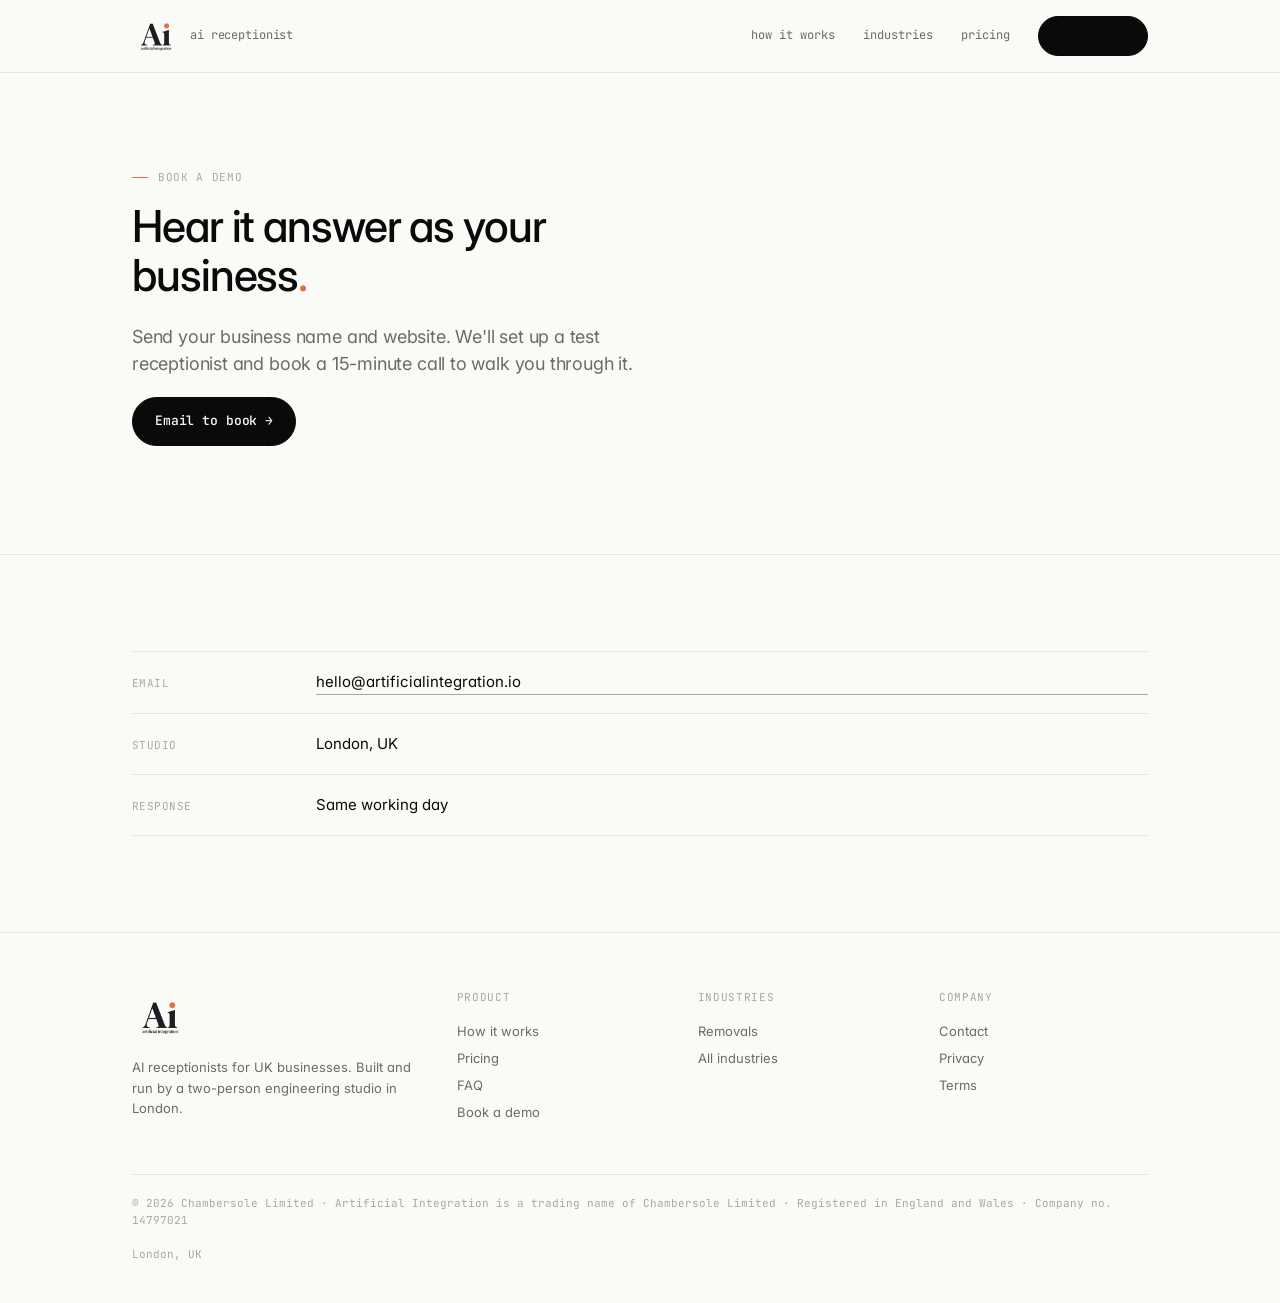
==== contact/index.html @ 1746470a "home: 3D orb hero, scroll story, motion system" ====
<!DOCTYPE html>
<html lang="en-GB">
<head>
<meta charset="UTF-8">
<meta name="viewport" content="width=device-width, initial-scale=1.0">
<title>Book a Demo · Artificial Integration</title>
<meta name="description" content="Book a 15-minute demo of an AI receptionist set up for your business.">
<link rel="canonical" href="https://artificialintegration.io/contact/">
<meta property="og:type" content="website">
<meta property="og:title" content="Book a Demo · Artificial Integration">
<meta property="og:description" content="Book a 15-minute demo of an AI receptionist set up for your business.">
<meta property="og:url" content="https://artificialintegration.io/contact/">
<meta property="og:image" content="https://artificialintegration.io/logos/ai-logo.png">
<meta name="theme-color" content="#FAFAF7">
<link rel="icon" type="image/png" href="/logos/ai-logo-192.png">
<link rel="preconnect" href="https://fonts.googleapis.com">
<link rel="preconnect" href="https://fonts.gstatic.com" crossorigin>
<link href="https://fonts.googleapis.com/css2?family=Inter:wght@400;500&family=JetBrains+Mono:wght@400;500&display=swap" rel="stylesheet">
<link rel="stylesheet" href="/assets/css/site.css">
<script src="/assets/js/site.js" defer></script>
</head>
<body>
<a class="skip" href="#main">Skip to content</a>

<header class="site-header">
  <div class="wrap">
    <a href="/" class="mark" aria-label="Artificial Integration home"><img src="/logos/ai-logo-192.png" alt="" width="48" height="48"><span>ai receptionist</span></a>
    <nav class="site-nav" aria-label="Main">
      <a href="/#how" class="hide-sm">how it works</a>
      <a href="/#industries" class="hide-sm">industries</a>
      <a href="/pricing/">pricing</a>
      <a href="/book" aria-current="page" class="btn sm">Book a demo</a>
    </nav>
  </div>
</header>

<main id="main">
<section class="hero first">
  <div class="wrap">
    <div class="prose">
      <span class="eyebrow">Book a demo</span>
      <h1>Hear it answer as your business<span class="dot">.</span></h1>
      <p class="lede">Send your business name and website. We'll set up a test receptionist and book a 15-minute call to walk you through it.</p>
      <p class="mt"><a class="btn" href="mailto:hello@artificialintegration.io?subject=AI%20receptionist%20demo&amp;body=Business%20name%3A%0AWebsite%3A%0ABest%20number%3A%0A">Email to book <span class="arrow">→</span></a></p>
    </div>
  </div>
</section>
<section>
  <div class="wrap">
    <ul class="contact-rows">
      <li><span class="k">Email</span><a href="mailto:hello@artificialintegration.io">hello@artificialintegration.io</a></li>
      <!-- TODO(contact): add demo line number (route to a live receptionist so prospects can call it) -->
      <li><span class="k">Studio</span><span>London, UK</span></li>
      <li><span class="k">Response</span><span>Same working day</span></li>
    </ul>
  </div>
</section>
</main>

<footer class="site-footer">
  <div class="wrap">
    <div class="foot-grid">
      <div class="brand">
        <img src="/logos/ai-logo-192.png" alt="Artificial Integration" width="56" height="56">
        <p>AI receptionists for UK businesses. Built and run by a two-person engineering studio in London.</p>
      </div>
      <div><h4>Product</h4><ul><li><a href="/#how">How it works</a></li><li><a href="/pricing/">Pricing</a></li><li><a href="/#faq">FAQ</a></li><li><a href="/book">Book a demo</a></li></ul></div>
      <div><h4>Industries</h4><ul><li><a href="/removals/">Removals</a></li><li><a href="/#industries">All industries</a></li></ul></div>
      <div><h4>Company</h4><ul><li><a href="mailto:hello@artificialintegration.io">Contact</a></li><li><a href="/privacy/">Privacy</a></li><li><a href="/terms/">Terms</a></li></ul></div>
    </div>
    <div class="foot-base">
      <span>© 2026 Chambersole Limited · Artificial Integration is a trading name of Chambersole Limited · Registered in England and Wales · Company no. 14797021</span>
      <!-- TODO(legal): add registered office address (Companies Act 2006 / Company Regulations 2015) and ICO registration number -->
      <span>London, UK</span>
    </div>
  </div>
</footer>
</body>
</html>
---- assets/css/site.css ----
/* Artificial Integration — site styles. Tokens carried over from the studio site. */
*, *::before, *::after { box-sizing: border-box; margin: 0; padding: 0; }

:root {
  --bg: #FAFAF7;
  --bg-2: #F2F2EC;
  --ink: #0A0A0A;
  --ink-2: #6B6B6B;
  --ink-3: #A8A8A5;
  --accent: #E36B3F;
  --accent-ink: #FFFFFF;
  --line: rgba(10,10,10,0.08);
  --line-2: rgba(10,10,10,0.18);
  --sans: 'Inter', system-ui, -apple-system, sans-serif;
  --mono: 'JetBrains Mono', ui-monospace, Menlo, monospace;
  --wrap: 1080px;
  --measure: 560px;
  --gutter: 32px;
}

::selection { background: var(--ink); color: var(--bg); }
html { scroll-behavior: smooth; }
body {
  background: var(--bg);
  color: var(--ink);
  font-family: var(--sans);
  font-size: 15px;
  line-height: 1.6;
  font-feature-settings: 'ss01', 'cv11';
  -webkit-font-smoothing: antialiased;
  -moz-osx-font-smoothing: grayscale;
}
a { color: inherit; }
img { max-width: 100%; display: block; }
:focus-visible { outline: 2px solid var(--accent); outline-offset: 3px; border-radius: 2px; }

.wrap { max-width: var(--wrap); margin: 0 auto; padding: 0 var(--gutter); }
.skip { position: absolute; left: -9999px; }
.skip:focus { left: 16px; top: 16px; background: var(--ink); color: var(--bg); padding: 8px 12px; z-index: 100; }

/* ---------- Header ---------- */
.site-header {
  position: sticky; top: 0; z-index: 50;
  background: rgba(250,250,247,0.88);
  backdrop-filter: saturate(1.4) blur(10px);
  -webkit-backdrop-filter: saturate(1.4) blur(10px);
  border-bottom: 1px solid var(--line);
}
.site-header .wrap { display: flex; align-items: center; justify-content: space-between; height: 72px; gap: 24px; }
.mark { display: flex; align-items: center; gap: 10px; text-decoration: none; }
.mark img { height: 48px; width: auto; }
.mark span { font-family: var(--mono); font-size: 12px; color: var(--ink-2); letter-spacing: -0.01em; }
.site-nav { display: flex; align-items: center; gap: 28px; font-family: var(--mono); font-size: 12px; }
.site-nav a { color: var(--ink-2); text-decoration: none; transition: color .15s; }
.site-nav a:hover, .site-nav a[aria-current="page"] { color: var(--ink); }

/* ---------- Buttons ---------- */
.btn {
  display: inline-flex; align-items: center; gap: 8px;
  font-family: var(--mono); font-size: 13px; font-weight: 500; letter-spacing: -0.01em;
  padding: 12px 18px; border-radius: 2px; text-decoration: none;
  border: 1px solid var(--ink); background: var(--ink); color: var(--bg);
  transition: background .15s, color .15s, border-color .15s;
}
.btn:hover { background: var(--accent); border-color: var(--accent); color: var(--accent-ink); }
.btn .arrow { transition: transform .15s ease; }
.btn:hover .arrow { transform: translateX(3px); }
.btn.ghost { background: transparent; color: var(--ink); }
.btn.ghost:hover { background: var(--ink); color: var(--bg); border-color: var(--ink); }
.btn.sm { padding: 8px 12px; font-size: 12px; }
.site-nav .btn { color: var(--bg); }
.site-nav .btn:hover { color: var(--accent-ink); }

/* ---------- Type ---------- */
.eyebrow {
  font-family: var(--mono); font-size: 11px; letter-spacing: 0.06em; text-transform: uppercase;
  color: var(--ink-3); display: inline-flex; align-items: center; gap: 10px;
}
.eyebrow::before { content: ''; width: 16px; height: 1px; background: var(--accent); }
h1, h2, h3 { font-weight: 500; letter-spacing: -0.025em; line-height: 1.1; }
h1 { font-size: clamp(36px, 5.6vw, 60px); }
h2 { font-size: clamp(26px, 3.4vw, 36px); }
h3 { font-size: 16px; letter-spacing: -0.01em; line-height: 1.35; }
.lede { font-size: 18px; line-height: 1.5; color: var(--ink-2); max-width: var(--measure); letter-spacing: -0.01em; }
.dot { color: var(--accent); }
.muted { color: var(--ink-2); }
.mono { font-family: var(--mono); }
.small { font-size: 13px; }

/* ---------- Sections ---------- */
section { padding: 96px 0; border-top: 1px solid var(--line); }
section.first { border-top: none; }
.sec-head { display: grid; grid-template-columns: 1fr 1fr; gap: 48px; align-items: end; margin-bottom: 56px; }
.sec-head h2 { margin-top: 16px; }
.sec-head p { color: var(--ink-2); max-width: 440px; }

/* ---------- Hero ---------- */
.hero { padding: 88px 0 96px; }
.hero .wrap { display: grid; grid-template-columns: 1.1fr 0.9fr; gap: 64px; align-items: center; }
.hero h1 { margin: 20px 0 24px; }
.hero .cta-row { display: flex; flex-wrap: wrap; gap: 12px; margin-top: 32px; }
.hero .fine { margin-top: 18px; font-family: var(--mono); font-size: 11px; color: var(--ink-3); letter-spacing: 0.02em; }
.hero .fine span:not(:last-child)::after { content: ' · '; }

/* Call card mock */
.card {
  border: 1px solid var(--line-2); border-radius: 2px; background: #fff;
  box-shadow: 0 1px 0 var(--line), 0 24px 48px -24px rgba(10,10,10,0.18);
}
.card-head {
  display: flex; justify-content: space-between; align-items: center;
  padding: 12px 16px; border-bottom: 1px solid var(--line);
  font-family: var(--mono); font-size: 11px; color: var(--ink-2); letter-spacing: 0.02em;
}
.live { display: inline-flex; align-items: center; gap: 8px; color: var(--ink); }
.live::before { content: ''; width: 7px; height: 7px; border-radius: 50%; background: var(--accent); animation: pulse 1.6s ease-in-out infinite; }
@keyframes pulse { 0%,100% { opacity: 1; } 50% { opacity: .3; } }
.transcript { padding: 18px 16px 6px; list-style: none; }
.transcript li { display: grid; grid-template-columns: 64px 1fr; gap: 12px; padding: 6px 0; font-size: 13px; line-height: 1.5; }
.transcript .who { font-family: var(--mono); font-size: 11px; color: var(--ink-3); padding-top: 2px; }
.transcript .ai .who { color: var(--accent); }
.summary { margin: 10px 16px 16px; border: 1px dashed var(--line-2); border-radius: 2px; padding: 12px 14px; }
.summary-title { font-family: var(--mono); font-size: 10.5px; letter-spacing: .06em; text-transform: uppercase; color: var(--ink-3); margin-bottom: 8px; }
.kv { list-style: none; font-size: 12.5px; }
.kv li { display: grid; grid-template-columns: 88px 1fr; gap: 10px; padding: 3px 0; }
.kv .k { font-family: var(--mono); font-size: 11px; color: var(--ink-2); }
.tag { display: inline-block; font-family: var(--mono); font-size: 10.5px; padding: 1px 6px; border: 1px solid var(--accent); color: var(--accent); border-radius: 2px; }

/* ---------- Steps ---------- */
.steps { list-style: none; border-top: 1px solid var(--line); counter-reset: step; }
.steps li { display: grid; grid-template-columns: 56px 1fr 1.4fr auto; gap: 24px; padding: 22px 0; border-bottom: 1px solid var(--line); align-items: baseline; }
.steps .n { font-family: var(--mono); font-size: 11px; color: var(--ink-3); }
.steps h3 { font-size: 16px; }
.steps p { color: var(--ink-2); font-size: 14px; }
.steps .t { font-family: var(--mono); font-size: 11px; color: var(--ink-3); white-space: nowrap; }

/* ---------- Grid of features ---------- */
.grid { display: grid; grid-template-columns: repeat(3, 1fr); gap: 1px; background: var(--line); border: 1px solid var(--line); }
.grid > * { background: var(--bg); padding: 28px 24px 32px; }
.grid .ico { font-family: var(--mono); font-size: 12px; color: var(--accent); margin-bottom: 18px; display: block; }
.grid h3 { margin-bottom: 8px; }
.grid p { color: var(--ink-2); font-size: 14px; }
.grid.two { grid-template-columns: repeat(2, 1fr); }
.grid.four { grid-template-columns: repeat(4, 1fr); }

/* ---------- Split ---------- */
.split { display: grid; grid-template-columns: 1fr 1fr; gap: 64px; align-items: center; }
.ticks { list-style: none; margin-top: 28px; }
.ticks li { position: relative; padding: 10px 0 10px 26px; border-bottom: 1px dashed var(--line); font-size: 14px; }
.ticks li:last-child { border-bottom: none; }
.ticks li::before { content: '→'; position: absolute; left: 0; top: 10px; font-family: var(--mono); font-size: 12px; color: var(--accent); }

/* ---------- Industries ---------- */
.inds { display: grid; grid-template-columns: repeat(4, 1fr); gap: 1px; background: var(--line); border: 1px solid var(--line); }
.inds > * { background: var(--bg); padding: 18px 18px 20px; text-decoration: none; display: block; }
.inds a { transition: background .15s; }
.inds a:hover { background: #fff; }
.inds .name { font-weight: 500; display: flex; justify-content: space-between; gap: 8px; }
.inds a .name::after { content: '→'; font-family: var(--mono); color: var(--accent); }
.inds .d { color: var(--ink-2); font-size: 13px; margin-top: 4px; }

/* ---------- Pricing ---------- */
.price-wrap { display: grid; grid-template-columns: 1fr 1fr; gap: 48px; align-items: start; }
.price-card { border: 1px solid var(--ink); border-radius: 2px; background: #fff; padding: 32px; }
.price-card .plan { font-family: var(--mono); font-size: 11px; letter-spacing: .06em; text-transform: uppercase; color: var(--ink-2); }
.price { display: flex; align-items: baseline; gap: 8px; margin: 16px 0 4px; }
.price .amt { font-size: 56px; font-weight: 500; letter-spacing: -0.04em; line-height: 1; }
.price .per { font-family: var(--mono); font-size: 12px; color: var(--ink-2); }
.price-card .sub { font-family: var(--mono); font-size: 11px; color: var(--ink-3); margin-bottom: 24px; }
.price-card .ticks { margin: 0 0 28px; }
.price-card .btn { width: 100%; justify-content: center; }
.compare { width: 100%; border-collapse: collapse; font-size: 14px; }
.compare th, .compare td { text-align: left; padding: 14px 0; border-bottom: 1px solid var(--line); vertical-align: top; }
.compare th { font-family: var(--mono); font-size: 11px; font-weight: 400; letter-spacing: .04em; text-transform: uppercase; color: var(--ink-3); }
.compare td:not(:first-child), .compare th:not(:first-child) { padding-left: 16px; }
.compare tr.us td { font-weight: 500; }
.compare tr.us td:first-child::before { content: '● '; color: var(--accent); }

/* ---------- FAQ ---------- */
.faq { border-top: 1px solid var(--line); max-width: 760px; }
.faq details { border-bottom: 1px solid var(--line); }
.faq summary { cursor: pointer; list-style: none; padding: 20px 40px 20px 0; position: relative; font-weight: 500; letter-spacing: -0.01em; }
.faq summary::-webkit-details-marker { display: none; }
.faq summary::after { content: '+'; position: absolute; right: 0; top: 18px; font-family: var(--mono); font-size: 16px; color: var(--ink-3); transition: transform .2s; }
.faq details[open] summary::after { transform: rotate(45deg); color: var(--accent); }
.faq .a { padding: 0 40px 22px 0; color: var(--ink-2); max-width: 640px; }
.faq .a p + p { margin-top: 10px; }

/* ---------- CTA band ---------- */
.band { background: var(--ink); color: var(--bg); border-top: none; }
.band h2 { color: var(--bg); }
.band .lede { color: var(--ink-3); }
.band .wrap { display: flex; justify-content: space-between; align-items: end; gap: 48px; flex-wrap: wrap; }
.band .btn { background: var(--accent); border-color: var(--accent); color: var(--accent-ink); }
.band .btn:hover { background: var(--bg); border-color: var(--bg); color: var(--ink); }
.band .btn.ghost { background: transparent; border-color: var(--ink-2); color: var(--bg); }
.band .btn.ghost:hover { border-color: var(--bg); background: transparent; }
.band .cta-row { display: flex; gap: 12px; flex-wrap: wrap; }

/* ---------- Contact ---------- */
.contact-rows { list-style: none; border-top: 1px solid var(--line); }
.contact-rows li { display: grid; grid-template-columns: 160px 1fr; gap: 24px; padding: 18px 0; border-bottom: 1px solid var(--line); align-items: baseline; }
.contact-rows .k { font-family: var(--mono); font-size: 11px; letter-spacing: .04em; text-transform: uppercase; color: var(--ink-3); }
.contact-rows a { text-decoration: none; border-bottom: 1px solid var(--ink-3); }
.contact-rows a:hover { border-color: var(--ink); }

/* ---------- Prose pages ---------- */
.prose { max-width: 680px; }
.prose h1 { font-size: clamp(32px, 4.4vw, 44px); margin: 16px 0 24px; }
.prose h2 { font-size: 20px; margin: 40px 0 12px; }
.prose p, .prose li { color: var(--ink-2); margin-bottom: 12px; }
.prose ul { padding-left: 20px; }
.notice { font-family: var(--mono); font-size: 12px; border: 1px dashed var(--accent); color: var(--ink); padding: 12px 14px; border-radius: 2px; margin: 24px 0; }

/* ---------- Footer ---------- */
.site-footer { border-top: 1px solid var(--line); padding: 56px 0 40px; font-size: 13px; }
.foot-grid { display: grid; grid-template-columns: 1.4fr 1fr 1fr 1fr; gap: 32px; }
.foot-grid h4 { font-family: var(--mono); font-size: 11px; font-weight: 400; letter-spacing: .06em; text-transform: uppercase; color: var(--ink-3); margin-bottom: 12px; }
.foot-grid ul { list-style: none; }
.foot-grid li { padding: 3px 0; }
.foot-grid a { color: var(--ink-2); text-decoration: none; }
.foot-grid a:hover { color: var(--ink); }
.foot-grid .brand p { color: var(--ink-2); max-width: 280px; margin-top: 12px; }
.foot-base { margin-top: 48px; padding-top: 20px; border-top: 1px solid var(--line); display: flex; justify-content: space-between; gap: 16px; flex-wrap: wrap; font-family: var(--mono); font-size: 11px; color: var(--ink-3); }

/* ---------- Responsive ---------- */
@media (max-width: 960px) {
  .hero .wrap, .split, .price-wrap, .sec-head { grid-template-columns: 1fr; gap: 40px; }
  .grid, .grid.four { grid-template-columns: repeat(2, 1fr); }
  .inds { grid-template-columns: repeat(2, 1fr); }
  .foot-grid { grid-template-columns: 1fr 1fr; }
  .steps li { grid-template-columns: 40px 1fr auto; }
  .steps p { grid-column: 2 / -1; }
}
@media (max-width: 640px) {
  :root { --gutter: 16px; }
  body { font-size: 14px; }
  section { padding: 64px 0; }
  .hero { padding: 48px 0 64px; }
  .site-header .wrap { height: 60px; }
  .mark img { height: 36px; }
  .mark span { display: none; }
  .site-nav { gap: 16px; }
  .site-nav .hide-sm { display: none; }
  .grid, .grid.two, .grid.four, .inds { grid-template-columns: 1fr; }
  .contact-rows li { grid-template-columns: 1fr; gap: 4px; }
  .compare { font-size: 13px; }
  .price-card { padding: 24px; }
  .foot-grid { grid-template-columns: 1fr; }
}
@media (prefers-reduced-motion: reduce) {
  html { scroll-behavior: auto; }
  *, *::before, *::after { animation: none !important; transition: none !important; }
}

.mt { margin-top: 20px; }

/* ================= v2: motion + shared polish ================= */
:root {
  --dark: #0A0A0A;
  --dark-2: #141413;
  --on-dark: #FAFAF7;
  --on-dark-2: #8E8E89;
  --line-dark: rgba(250,250,247,0.10);
  --ease: cubic-bezier(.2,.7,.2,1);
  --radius: 14px;
}

/* Reveal (only hidden when JS is running) */
.js [data-reveal] { opacity: 0; transform: translateY(24px); transition: opacity .9s var(--ease), transform .9s var(--ease); }
.js [data-reveal].in { opacity: 1; transform: none; }

/* Header states */
.site-header { transition: background .3s, border-color .3s, box-shadow .3s; }
.site-header.is-scrolled { box-shadow: 0 1px 0 var(--line), 0 10px 30px -20px rgba(10,10,10,.25); }
.site-header.is-dark { background: rgba(10,10,10,0.55); border-bottom-color: var(--line-dark); box-shadow: none; }
.site-header.is-dark .mark img { filter: invert(1); }
.site-header.is-dark .mark span, .site-header.is-dark .site-nav a { color: var(--on-dark-2); }
.site-header.is-dark .site-nav a:hover { color: var(--on-dark); }
.site-header.is-dark .site-nav .btn { background: var(--on-dark); border-color: var(--on-dark); color: var(--ink); }
.site-header.is-dark .site-nav .btn:hover { background: var(--accent); border-color: var(--accent); color: var(--accent-ink); }

/* Rounded, softer surfaces */
.btn { border-radius: 999px; padding: 13px 22px; }
.btn.sm { padding: 9px 16px; }
.btn.glow { box-shadow: 0 0 0 0 rgba(227,107,63,.0), 0 12px 30px -10px rgba(227,107,63,.55); background: var(--accent); border-color: var(--accent); color: var(--accent-ink); }
.btn.glow:hover { background: var(--ink); border-color: var(--ink); color: var(--bg); }
.card { border-radius: var(--radius); }
.price-card { border-radius: calc(var(--radius) + 4px); }
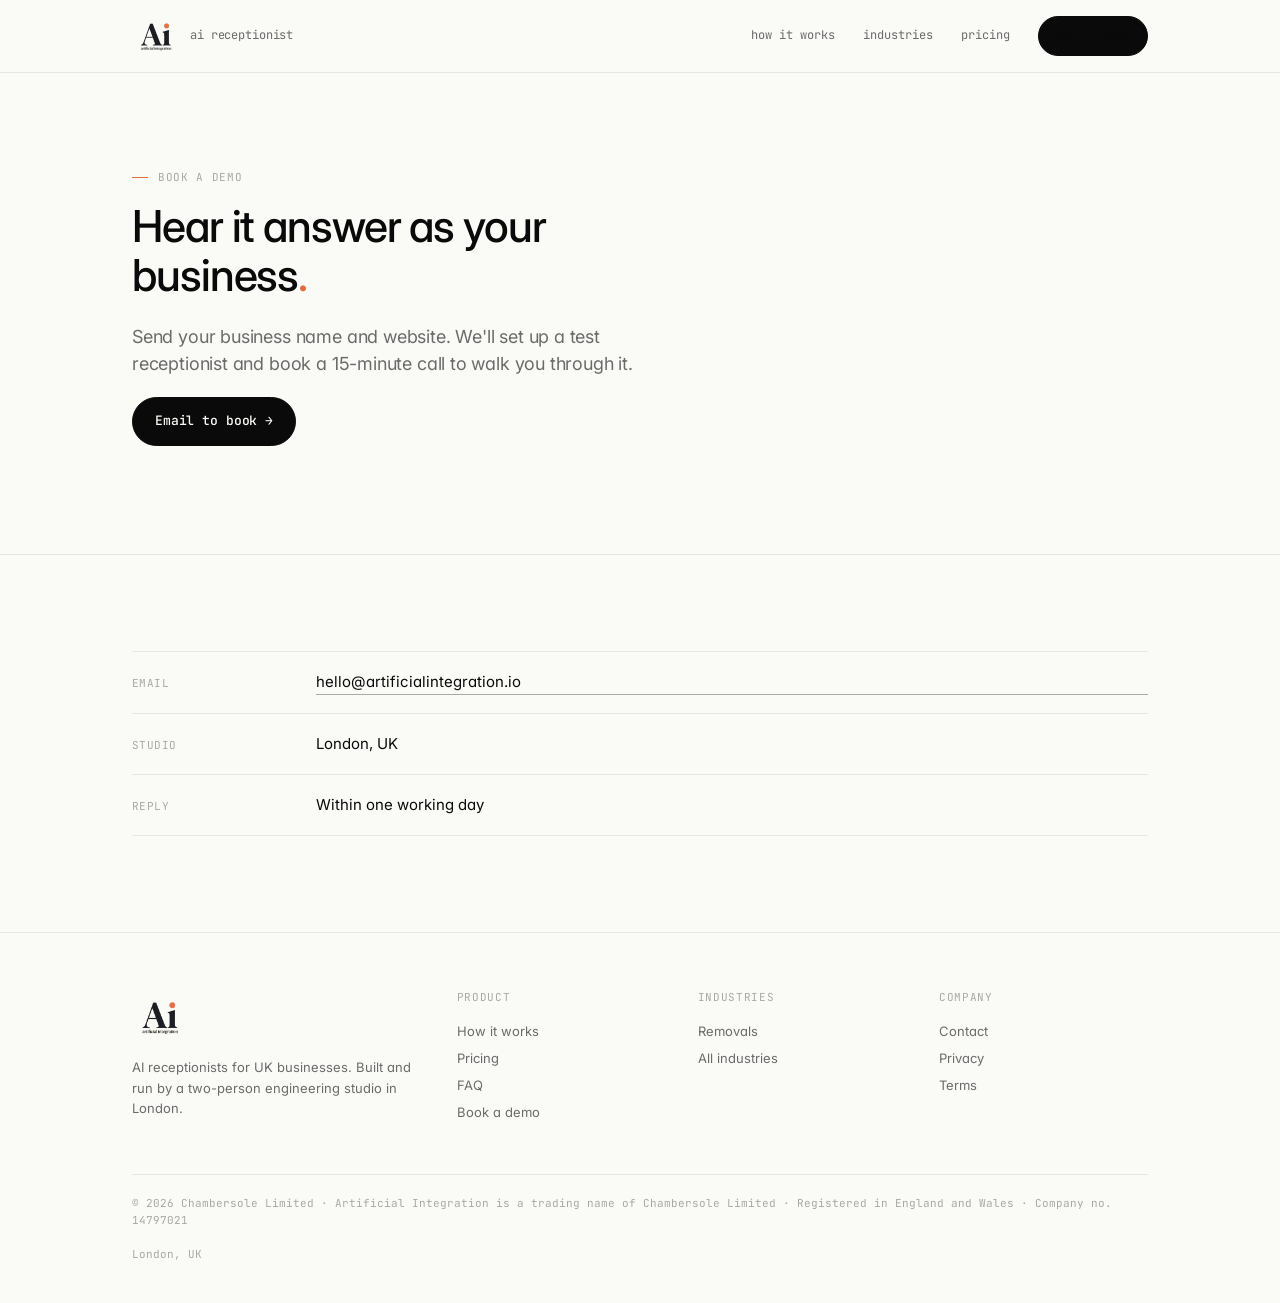
==== commit a98c2f2d: "copy: align all pages with GHL Voice AI capabilities" ====
--- a/contact/index.html
+++ b/contact/index.html
@@ -51,7 +51,7 @@
       <li><span class="k">Email</span><a href="mailto:hello@artificialintegration.io">hello@artificialintegration.io</a></li>
       <!-- TODO(contact): add demo line number (route to a live receptionist so prospects can call it) -->
       <li><span class="k">Studio</span><span>London, UK</span></li>
-      <li><span class="k">Response</span><span>Same working day</span></li>
+      <li><span class="k">Reply</span><span>Within one working day</span></li>
     </ul>
   </div>
 </section>
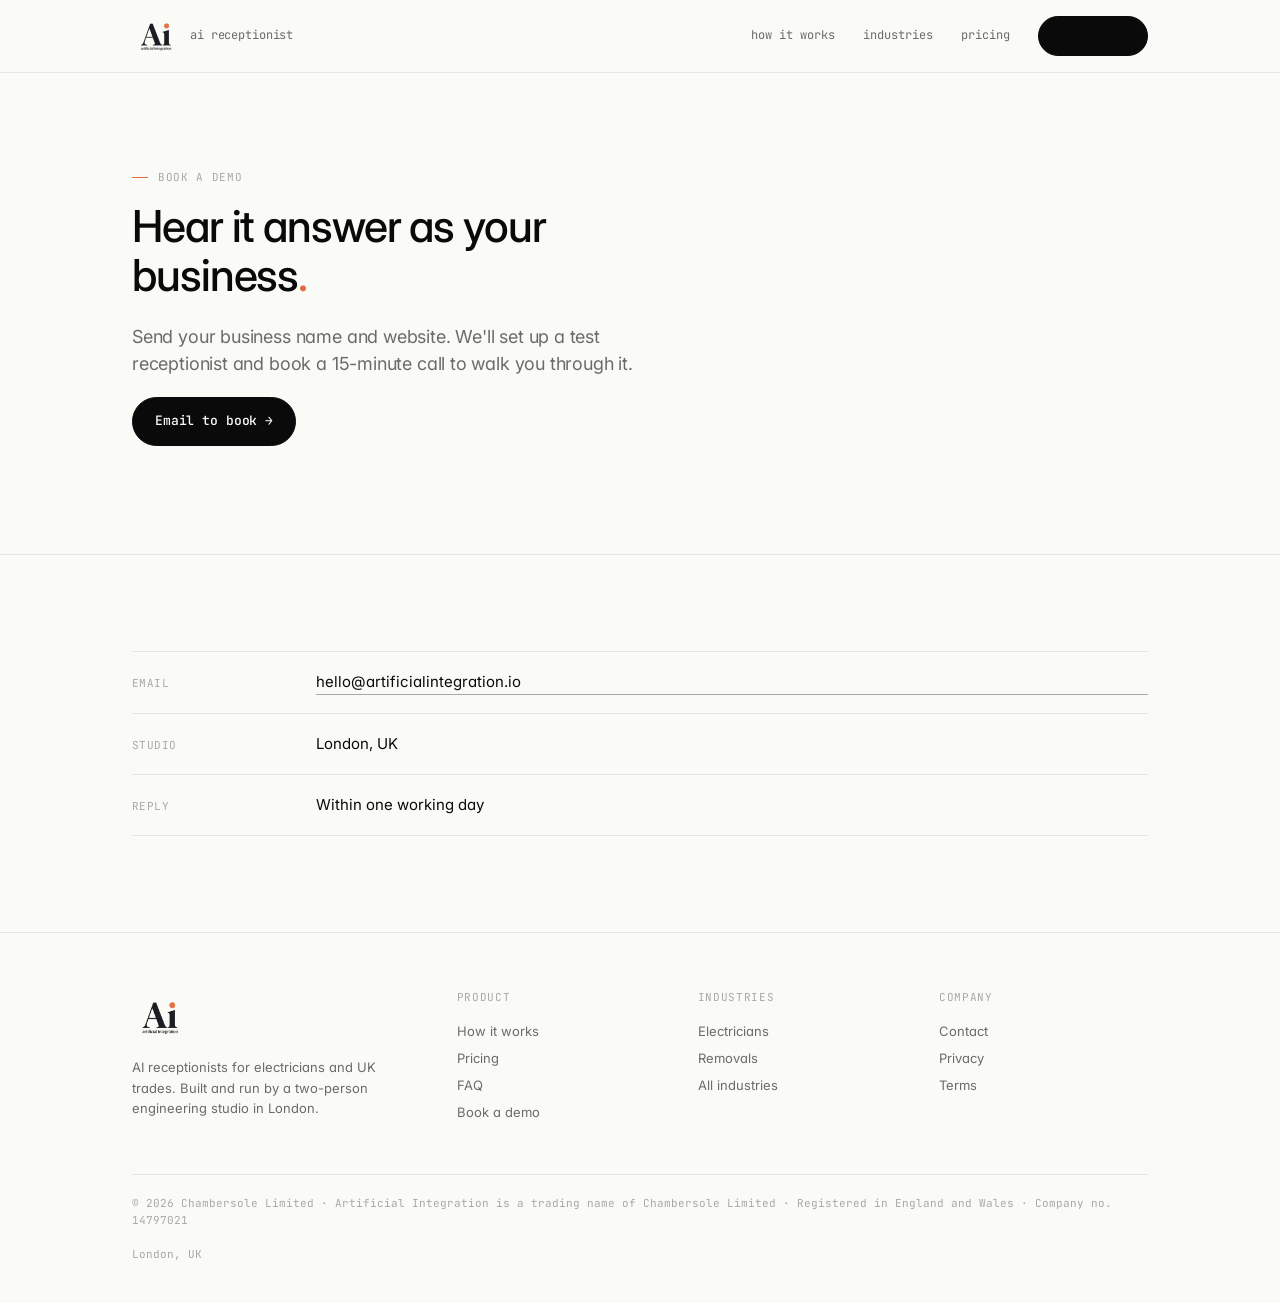
==== commit e887554d: "electricians copy, warm light orb, asset cache-busting, /electricians page" ====
--- a/contact/index.html
+++ b/contact/index.html
@@ -16,8 +16,8 @@
 <link rel="preconnect" href="https://fonts.googleapis.com">
 <link rel="preconnect" href="https://fonts.gstatic.com" crossorigin>
 <link href="https://fonts.googleapis.com/css2?family=Inter:wght@400;500&family=JetBrains+Mono:wght@400;500&display=swap" rel="stylesheet">
-<link rel="stylesheet" href="/assets/css/site.css">
-<script src="/assets/js/site.js" defer></script>
+<link rel="stylesheet" href="/assets/css/site.css?v=5168b84a">
+<script src="/assets/js/site.js?v=bc3df820" defer></script>
 </head>
 <body>
 <a class="skip" href="#main">Skip to content</a>
@@ -62,10 +62,10 @@
     <div class="foot-grid">
       <div class="brand">
         <img src="/logos/ai-logo-192.png" alt="Artificial Integration" width="56" height="56">
-        <p>AI receptionists for UK businesses. Built and run by a two-person engineering studio in London.</p>
+        <p>AI receptionists for electricians and UK trades. Built and run by a two-person engineering studio in London.</p>
       </div>
       <div><h4>Product</h4><ul><li><a href="/#how">How it works</a></li><li><a href="/pricing/">Pricing</a></li><li><a href="/#faq">FAQ</a></li><li><a href="/book">Book a demo</a></li></ul></div>
-      <div><h4>Industries</h4><ul><li><a href="/removals/">Removals</a></li><li><a href="/#industries">All industries</a></li></ul></div>
+      <div><h4>Industries</h4><ul><li><a href="/electricians/">Electricians</a></li><li><a href="/removals/">Removals</a></li><li><a href="/#industries">All industries</a></li></ul></div>
       <div><h4>Company</h4><ul><li><a href="mailto:hello@artificialintegration.io">Contact</a></li><li><a href="/privacy/">Privacy</a></li><li><a href="/terms/">Terms</a></li></ul></div>
     </div>
     <div class="foot-base">
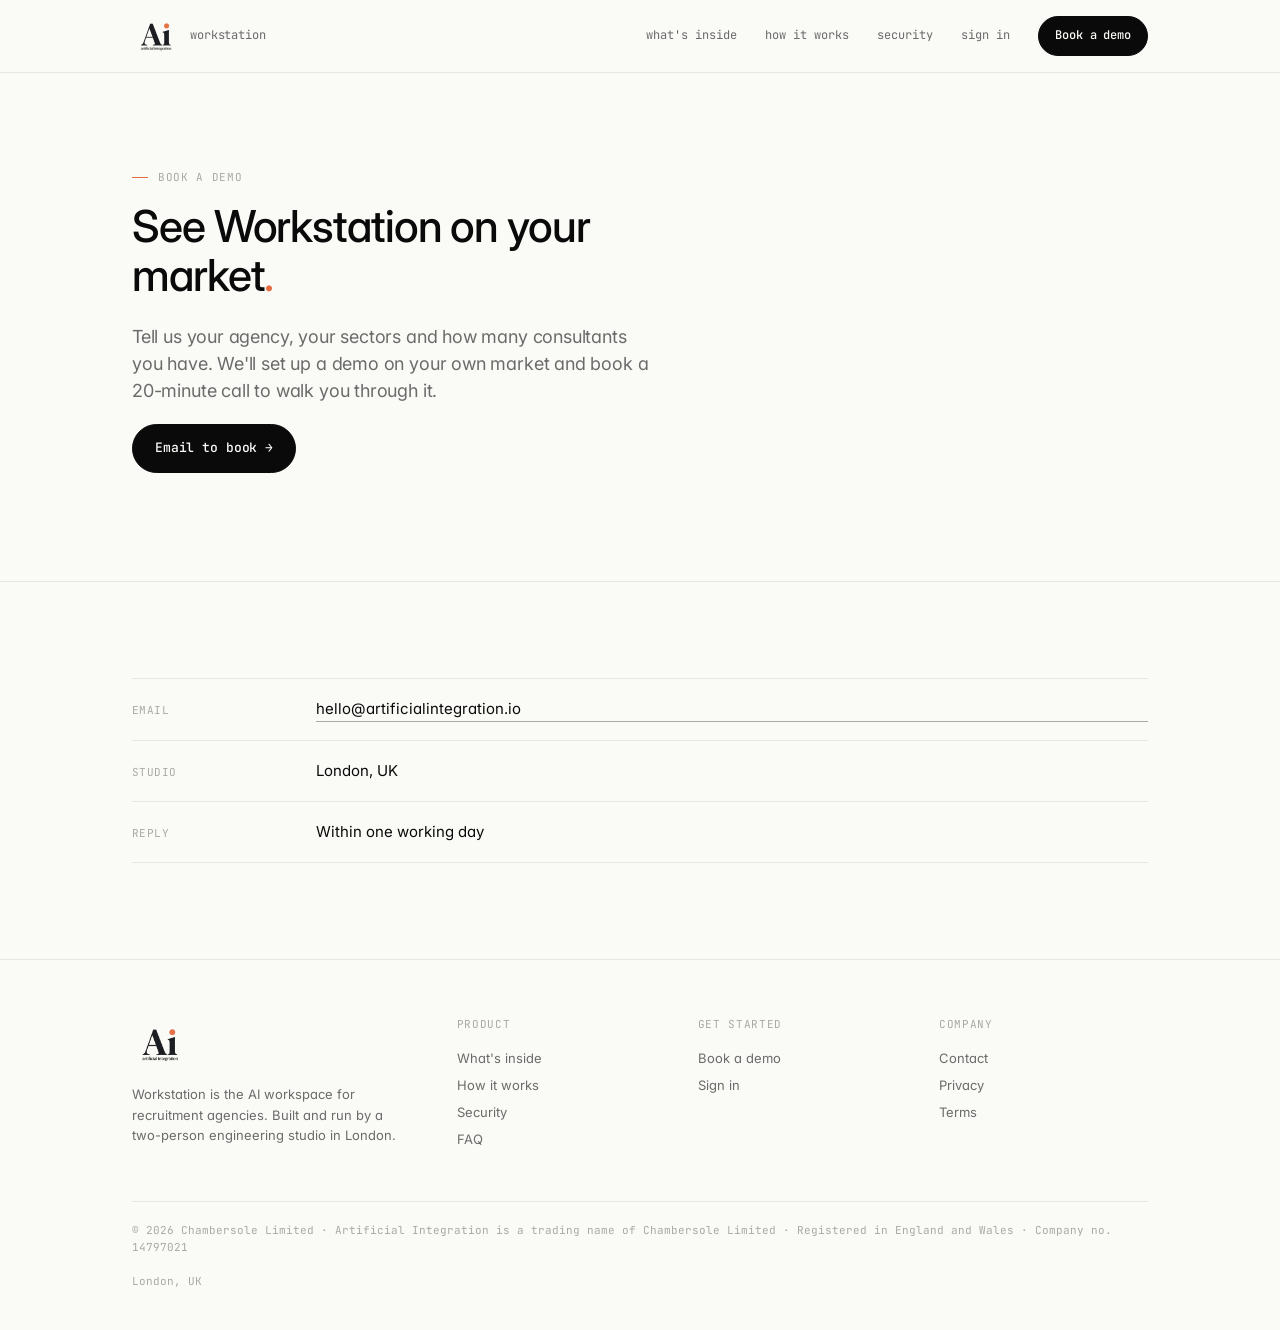
==== commit 455afbb1: "home: Workstation 3D landing page; retire AI receptionist" ====
--- a/contact/index.html
+++ b/contact/index.html
@@ -3,12 +3,12 @@
 <head>
 <meta charset="UTF-8">
 <meta name="viewport" content="width=device-width, initial-scale=1.0">
-<title>Book a Demo · Artificial Integration</title>
-<meta name="description" content="Book a 15-minute demo of an AI receptionist set up for your business.">
+<title>Book a Workstation demo · Artificial Integration</title>
+<meta name="description" content="Book a 15-minute demo of an Workstation set up for your business.">
 <link rel="canonical" href="https://artificialintegration.io/contact/">
 <meta property="og:type" content="website">
 <meta property="og:title" content="Book a Demo · Artificial Integration">
-<meta property="og:description" content="Book a 15-minute demo of an AI receptionist set up for your business.">
+<meta property="og:description" content="Book a 15-minute demo of an Workstation set up for your business.">
 <meta property="og:url" content="https://artificialintegration.io/contact/">
 <meta property="og:image" content="https://artificialintegration.io/logos/ai-logo.png">
 <meta name="theme-color" content="#FAFAF7">
@@ -24,12 +24,13 @@
 
 <header class="site-header">
   <div class="wrap">
-    <a href="/" class="mark" aria-label="Artificial Integration home"><img src="/logos/ai-logo-192.png" alt="" width="48" height="48"><span>ai receptionist</span></a>
+    <a href="/" class="mark" aria-label="Artificial Integration home"><img src="/logos/ai-logo-192.png" alt="" width="48" height="48"><span>workstation</span></a>
     <nav class="site-nav" aria-label="Main">
-      <a href="/#how" class="hide-sm">how it works</a>
-      <a href="/#industries" class="hide-sm">industries</a>
-      <a href="/pricing/">pricing</a>
-      <a href="/book" aria-current="page" class="btn sm">Book a demo</a>
+      <a href="/#inside" class="hide-sm">what's inside</a>
+      <a href="/#day" class="hide-sm">how it works</a>
+      <a href="/#trust" class="hide-sm">security</a>
+      <a href="https://desk.artificialintegration.io" class="hide-sm">sign in</a>
+      <a href="/book" class="btn sm">Book a demo</a>
     </nav>
   </div>
 </header>
@@ -39,9 +40,9 @@
   <div class="wrap">
     <div class="prose">
       <span class="eyebrow">Book a demo</span>
-      <h1>Hear it answer as your business<span class="dot">.</span></h1>
-      <p class="lede">Send your business name and website. We'll set up a test receptionist and book a 15-minute call to walk you through it.</p>
-      <p class="mt"><a class="btn" href="mailto:hello@artificialintegration.io?subject=AI%20receptionist%20demo&amp;body=Business%20name%3A%0AWebsite%3A%0ABest%20number%3A%0A">Email to book <span class="arrow">→</span></a></p>
+      <h1>See Workstation on your market<span class="dot">.</span></h1>
+      <p class="lede">Tell us your agency, your sectors and how many consultants you have. We'll set up a demo on your own market and book a 20-minute call to walk you through it.</p>
+      <p class="mt"><a class="btn" href="mailto:hello@artificialintegration.io?subject=Workstation%20demo&amp;body=Agency%20name%3A%0ASectors%3A%0ANumber%20of%20consultants%3A%0ABest%20number%3A%0A">Email to book <span class="arrow">→</span></a></p>
     </div>
   </div>
 </section>
@@ -49,8 +50,7 @@
   <div class="wrap">
     <ul class="contact-rows">
       <li><span class="k">Email</span><a href="mailto:hello@artificialintegration.io">hello@artificialintegration.io</a></li>
-      <!-- TODO(contact): add demo line number (route to a live receptionist so prospects can call it) -->
-      <li><span class="k">Studio</span><span>London, UK</span></li>
+        <li><span class="k">Studio</span><span>London, UK</span></li>
       <li><span class="k">Reply</span><span>Within one working day</span></li>
     </ul>
   </div>
@@ -62,10 +62,10 @@
     <div class="foot-grid">
       <div class="brand">
         <img src="/logos/ai-logo-192.png" alt="Artificial Integration" width="56" height="56">
-        <p>AI receptionists for electricians and UK trades. Built and run by a two-person engineering studio in London.</p>
+        <p>Workstation is the AI workspace for recruitment agencies. Built and run by a two-person engineering studio in London.</p>
       </div>
-      <div><h4>Product</h4><ul><li><a href="/#how">How it works</a></li><li><a href="/pricing/">Pricing</a></li><li><a href="/#faq">FAQ</a></li><li><a href="/book">Book a demo</a></li></ul></div>
-      <div><h4>Industries</h4><ul><li><a href="/electricians/">Electricians</a></li><li><a href="/removals/">Removals</a></li><li><a href="/#industries">All industries</a></li></ul></div>
+      <div><h4>Product</h4><ul><li><a href="/#inside">What's inside</a></li><li><a href="/#day">How it works</a></li><li><a href="/#trust">Security</a></li><li><a href="/#faq">FAQ</a></li></ul></div>
+      <div><h4>Get started</h4><ul><li><a href="/book">Book a demo</a></li><li><a href="https://desk.artificialintegration.io">Sign in</a></li></ul></div>
       <div><h4>Company</h4><ul><li><a href="mailto:hello@artificialintegration.io">Contact</a></li><li><a href="/privacy/">Privacy</a></li><li><a href="/terms/">Terms</a></li></ul></div>
     </div>
     <div class="foot-base">
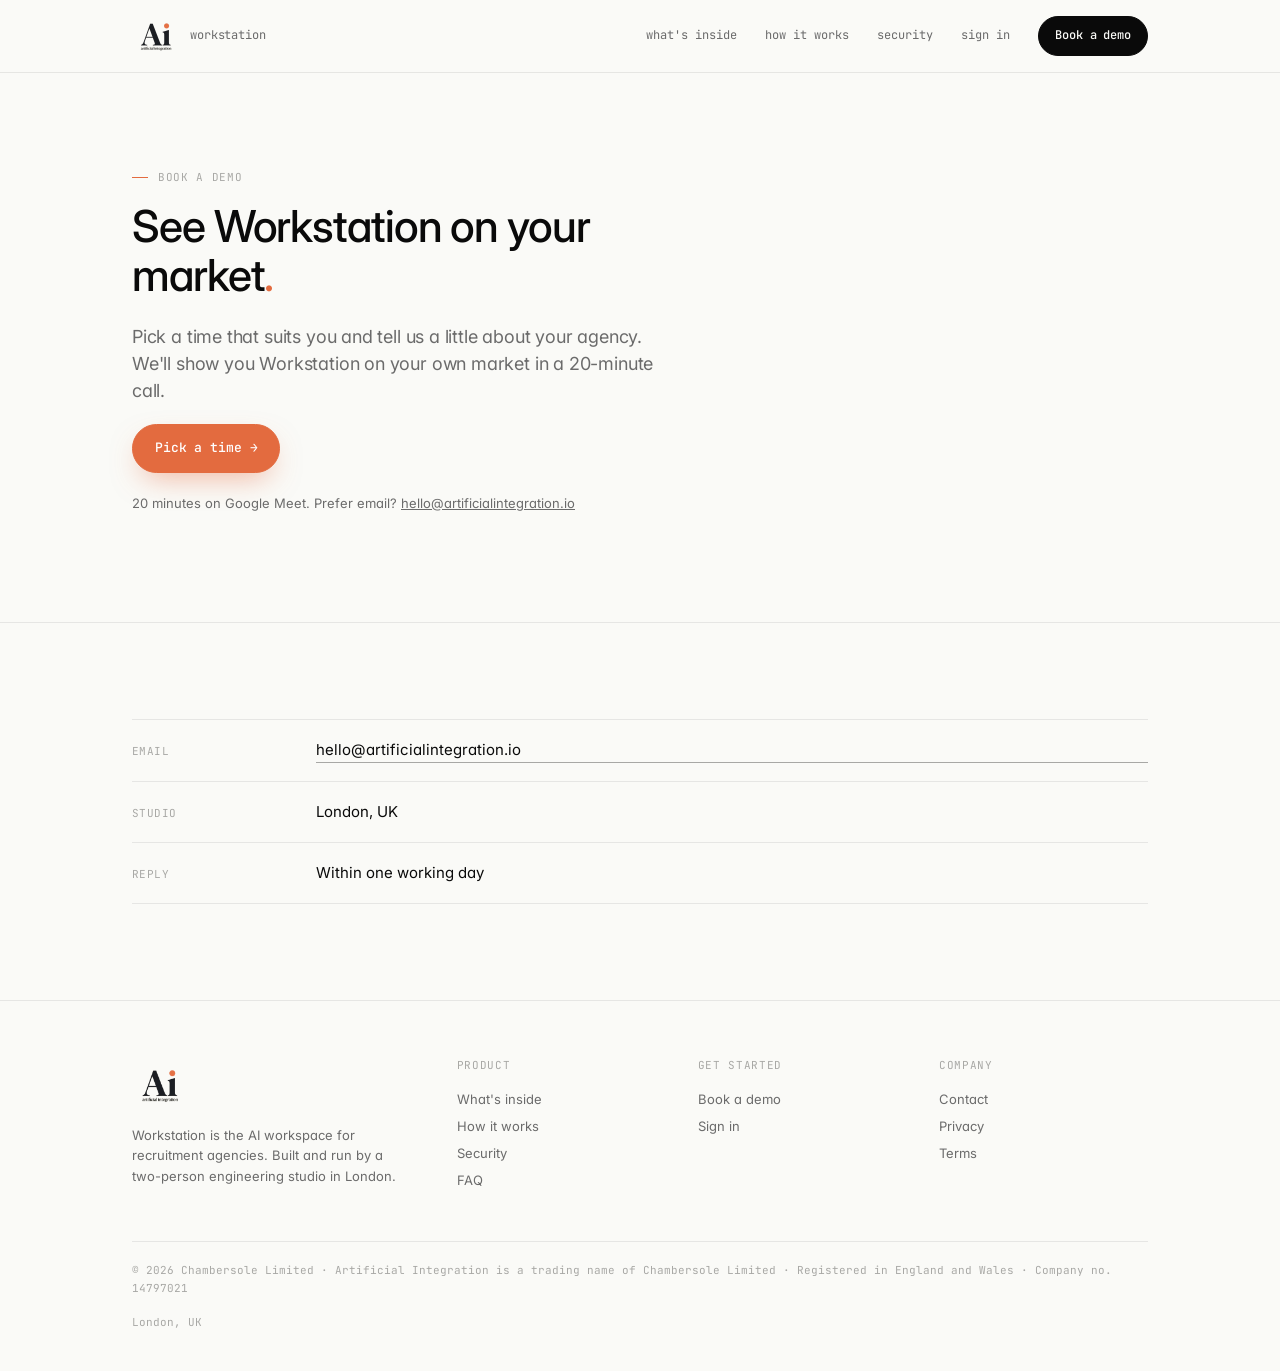
==== commit c3a1d4de: "book: Google Calendar appointment schedule" ====
--- a/contact/index.html
+++ b/contact/index.html
@@ -41,8 +41,9 @@
     <div class="prose">
       <span class="eyebrow">Book a demo</span>
       <h1>See Workstation on your market<span class="dot">.</span></h1>
-      <p class="lede">Tell us your agency, your sectors and how many consultants you have. We'll set up a demo on your own market and book a 20-minute call to walk you through it.</p>
-      <p class="mt"><a class="btn" href="mailto:hello@artificialintegration.io?subject=Workstation%20demo&amp;body=Agency%20name%3A%0ASectors%3A%0ANumber%20of%20consultants%3A%0ABest%20number%3A%0A">Email to book <span class="arrow">→</span></a></p>
+      <p class="lede">Pick a time that suits you and tell us a little about your agency. We'll show you Workstation on your own market in a 20-minute call.</p>
+      <p class="mt"><a class="btn glow" href="https://calendar.app.google/nZwg6i4VZckRvQXp9" rel="noopener">Pick a time <span class="arrow">→</span></a></p>
+      <p class="mt small muted">20 minutes on Google Meet. Prefer email? <a href="mailto:hello@artificialintegration.io?subject=Workstation%20demo">hello@artificialintegration.io</a></p>
     </div>
   </div>
 </section>
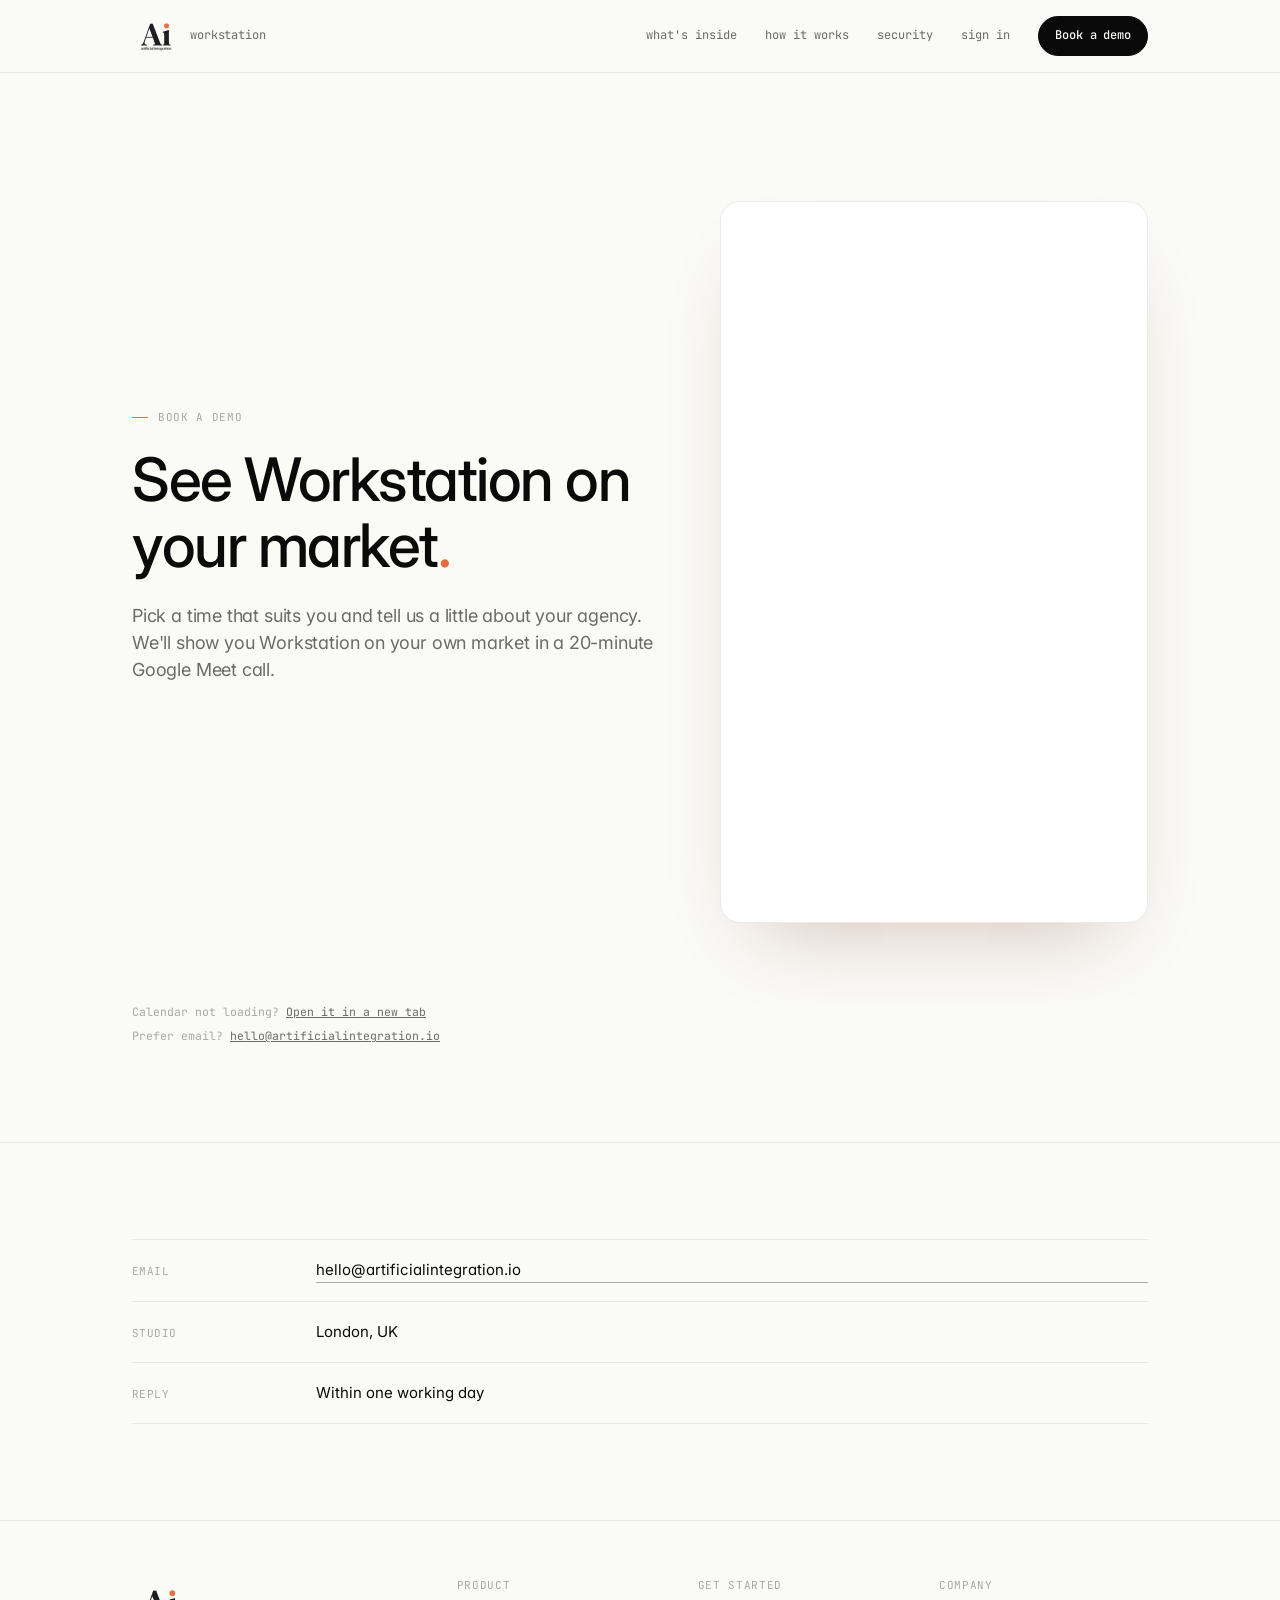
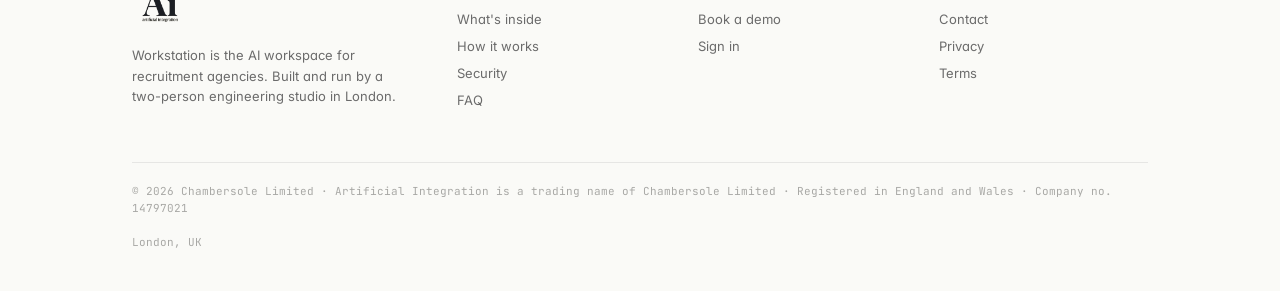
==== commit 6a1a0bd7: "book: embed Google appointment schedule on contact page" ====
--- a/contact/index.html
+++ b/contact/index.html
@@ -4,11 +4,11 @@
 <meta charset="UTF-8">
 <meta name="viewport" content="width=device-width, initial-scale=1.0">
 <title>Book a Workstation demo · Artificial Integration</title>
-<meta name="description" content="Book a 15-minute demo of an Workstation set up for your business.">
+<meta name="description" content="Book a 20-minute Workstation demo on your own market.">
 <link rel="canonical" href="https://artificialintegration.io/contact/">
 <meta property="og:type" content="website">
 <meta property="og:title" content="Book a Demo · Artificial Integration">
-<meta property="og:description" content="Book a 15-minute demo of an Workstation set up for your business.">
+<meta property="og:description" content="Book a 20-minute Workstation demo on your own market.">
 <meta property="og:url" content="https://artificialintegration.io/contact/">
 <meta property="og:image" content="https://artificialintegration.io/logos/ai-logo.png">
 <meta name="theme-color" content="#FAFAF7">
@@ -17,6 +17,7 @@
 <link rel="preconnect" href="https://fonts.gstatic.com" crossorigin>
 <link href="https://fonts.googleapis.com/css2?family=Inter:wght@400;500&family=JetBrains+Mono:wght@400;500&display=swap" rel="stylesheet">
 <link rel="stylesheet" href="/assets/css/site.css?v=5168b84a">
+<link rel="stylesheet" href="/assets/css/contact.css?v=c1540e5c">
 <script src="/assets/js/site.js?v=bc3df820" defer></script>
 </head>
 <body>
@@ -38,13 +39,16 @@
 <main id="main">
 <section class="hero first">
   <div class="wrap">
-    <div class="prose">
+    <div class="book-head">
       <span class="eyebrow">Book a demo</span>
       <h1>See Workstation on your market<span class="dot">.</span></h1>
-      <p class="lede">Pick a time that suits you and tell us a little about your agency. We'll show you Workstation on your own market in a 20-minute call.</p>
-      <p class="mt"><a class="btn glow" href="https://calendar.app.google/nZwg6i4VZckRvQXp9" rel="noopener">Pick a time <span class="arrow">→</span></a></p>
-      <p class="mt small muted">20 minutes on Google Meet. Prefer email? <a href="mailto:hello@artificialintegration.io?subject=Workstation%20demo">hello@artificialintegration.io</a></p>
+      <p class="lede">Pick a time that suits you and tell us a little about your agency. We'll show you Workstation on your own market in a 20-minute Google Meet call.</p>
     </div>
+    <div class="book-card" id="book">
+      <!-- Google Calendar appointment schedule "Workstation demo". CSP frame-src in _headers allows calendar.google.com. -->
+      <iframe src="https://calendar.google.com/calendar/appointments/schedules/AcZssZ3tobJ5VvNBJYoDkfwP4p2DZtD-f6nOSYi1URR2eedUEEvJCUvDtTVLSSMuJNK_oAUYPrtHx-mp?gv=true" title="Book a Workstation demo" loading="lazy" referrerpolicy="strict-origin-when-cross-origin" width="100%" height="720"></iframe>
+    </div>
+    <p class="book-alt"><span>Calendar not loading? <a href="https://calendar.google.com/calendar/appointments/schedules/AcZssZ3tobJ5VvNBJYoDkfwP4p2DZtD-f6nOSYi1URR2eedUEEvJCUvDtTVLSSMuJNK_oAUYPrtHx-mp" target="_blank" rel="noopener">Open it in a new tab</a></span><span>Prefer email? <a href="mailto:hello@artificialintegration.io?subject=Workstation%20demo">hello@artificialintegration.io</a></span></p>
   </div>
 </section>
 <section>
--- a/assets/css/contact.css
+++ b/assets/css/contact.css
@@ -0,0 +1,11 @@
+/* Contact / booking page: embedded Google Calendar appointment schedule. */
+.book-head { max-width: 680px; }
+.book-card { margin-top: 40px; background: #fff; border: 1px solid var(--line); border-radius: 20px; overflow: hidden;
+  box-shadow: 0 40px 80px -40px rgba(120,50,20,.30); }
+.book-card iframe { display: block; width: 100%; height: 720px; border: 0; }
+.book-alt { margin-top: 16px; font-family: var(--mono); font-size: 11.5px; color: var(--ink-3); display: flex; flex-wrap: wrap; gap: 6px 18px; }
+.book-alt a { color: var(--ink-2); }
+@media (max-width: 640px) {
+  .book-card { border-radius: 14px; margin-left: calc(-1 * var(--gutter) / 2); margin-right: calc(-1 * var(--gutter) / 2); }
+  .book-card iframe { height: 900px; }
+}
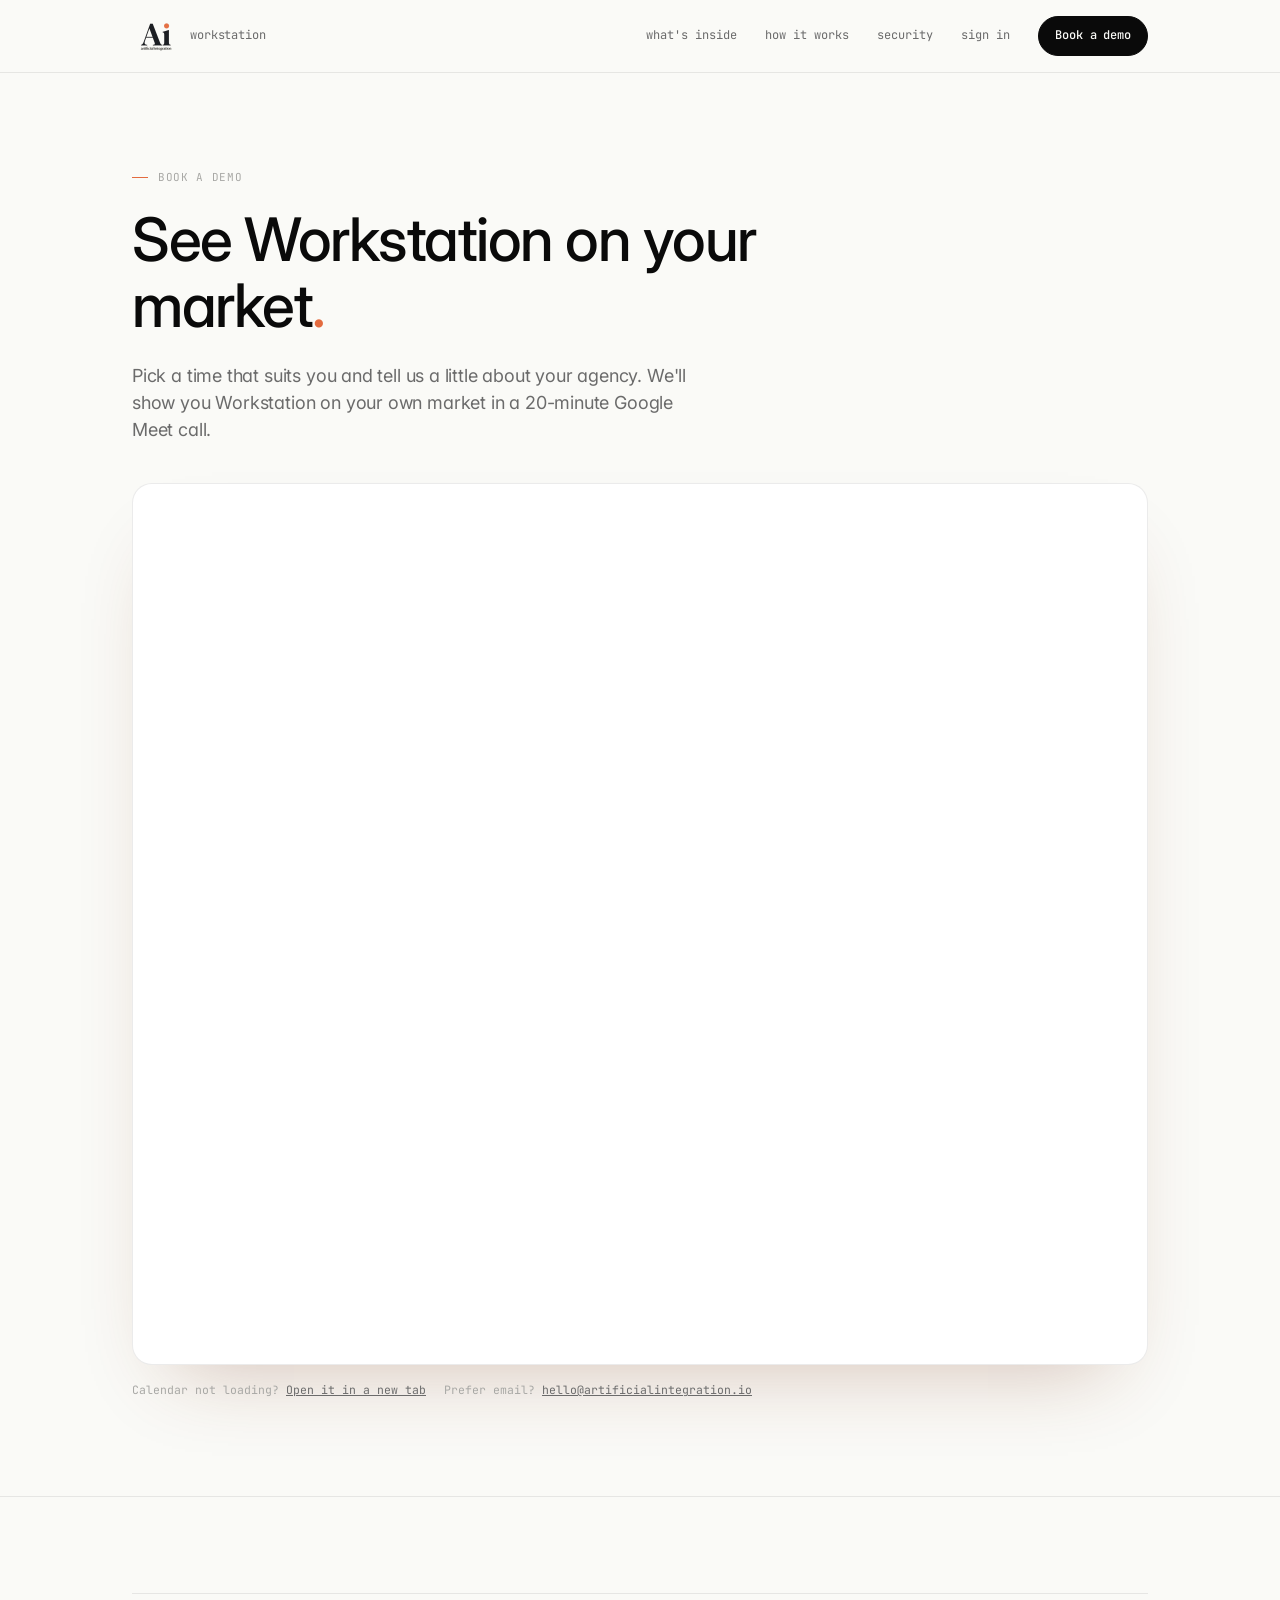
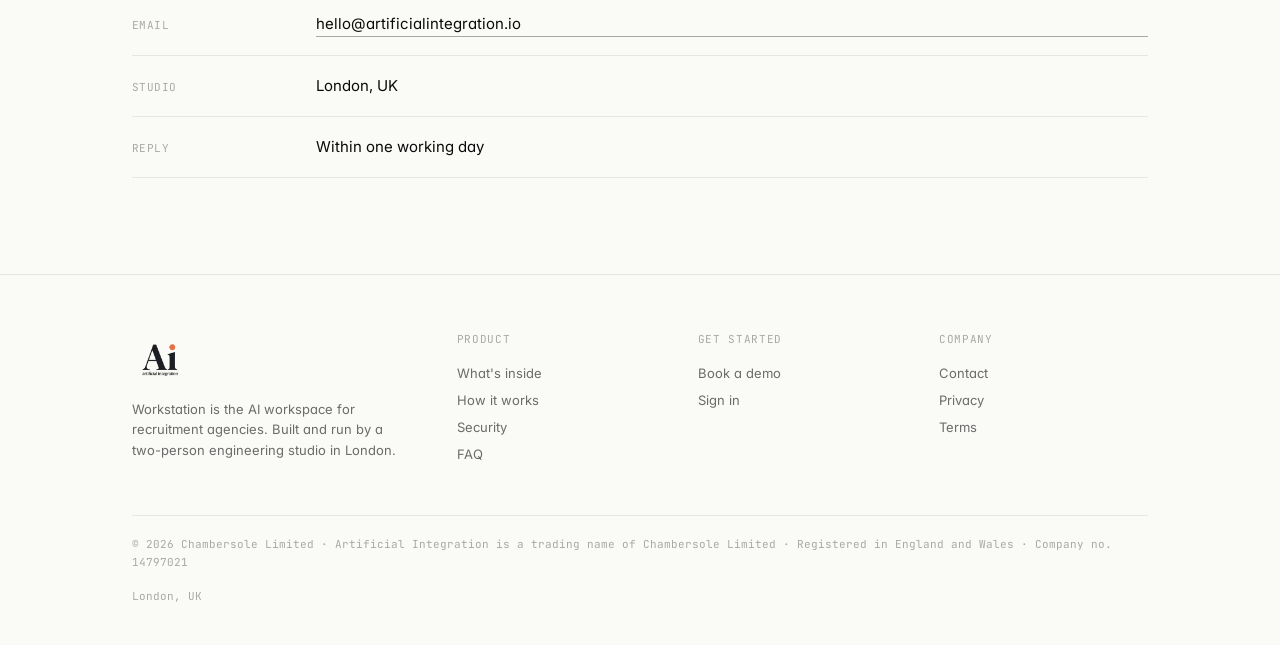
==== commit 0a0e3a44: "book: heading above full-width calendar" ====
--- a/contact/index.html
+++ b/contact/index.html
@@ -17,7 +17,7 @@
 <link rel="preconnect" href="https://fonts.gstatic.com" crossorigin>
 <link href="https://fonts.googleapis.com/css2?family=Inter:wght@400;500&family=JetBrains+Mono:wght@400;500&display=swap" rel="stylesheet">
 <link rel="stylesheet" href="/assets/css/site.css?v=5168b84a">
-<link rel="stylesheet" href="/assets/css/contact.css?v=c1540e5c">
+<link rel="stylesheet" href="/assets/css/contact.css?v=183a80a9">
 <script src="/assets/js/site.js?v=bc3df820" defer></script>
 </head>
 <body>
@@ -37,7 +37,7 @@
 </header>
 
 <main id="main">
-<section class="hero first">
+<section class="hero first book-sec">
   <div class="wrap">
     <div class="book-head">
       <span class="eyebrow">Book a demo</span>
--- a/assets/css/contact.css
+++ b/assets/css/contact.css
@@ -1,8 +1,10 @@
 /* Contact / booking page: embedded Google Calendar appointment schedule. */
+/* Stack heading above the calendar (site.css .hero .wrap is a two-column grid). */
+.book-sec .wrap { display: block; }
 .book-head { max-width: 680px; }
 .book-card { margin-top: 40px; background: #fff; border: 1px solid var(--line); border-radius: 20px; overflow: hidden;
   box-shadow: 0 40px 80px -40px rgba(120,50,20,.30); }
-.book-card iframe { display: block; width: 100%; height: 720px; border: 0; }
+.book-card iframe { display: block; width: 100%; height: 880px; border: 0; }
 .book-alt { margin-top: 16px; font-family: var(--mono); font-size: 11.5px; color: var(--ink-3); display: flex; flex-wrap: wrap; gap: 6px 18px; }
 .book-alt a { color: var(--ink-2); }
 @media (max-width: 640px) {
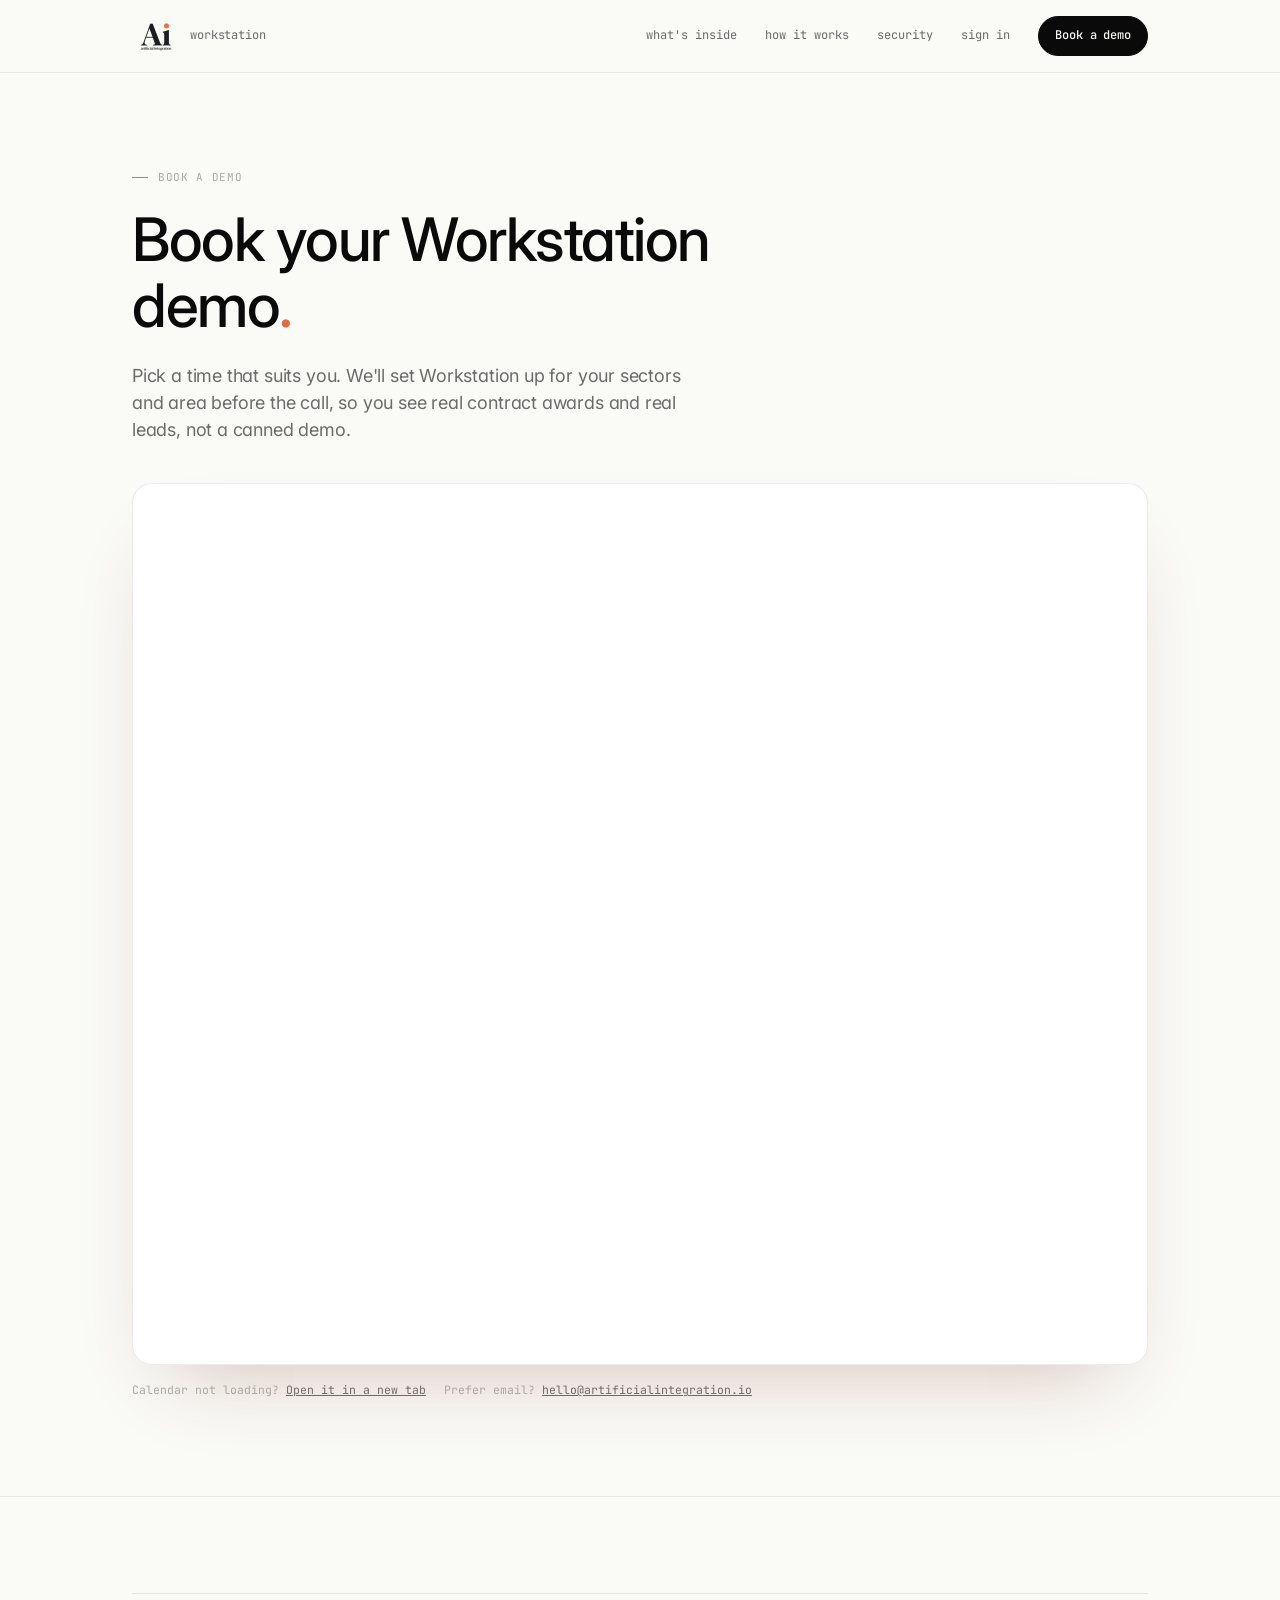
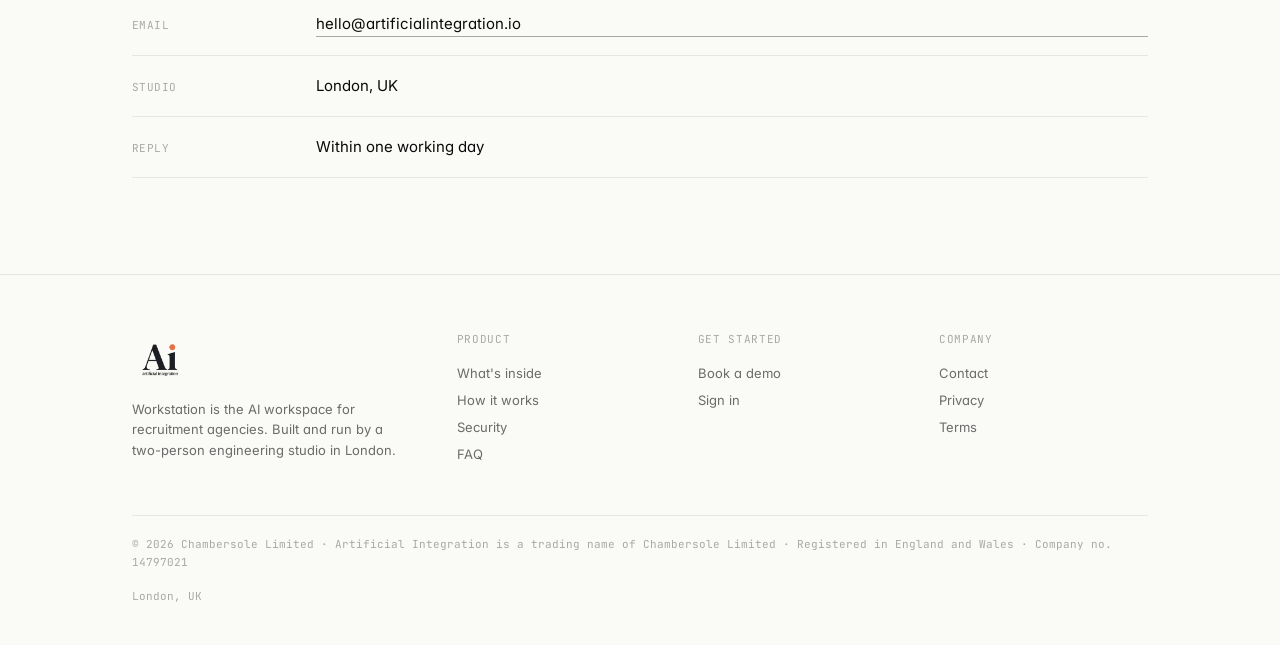
==== commit 9ba3da38: "contact: clearer demo heading" ====
--- a/contact/index.html
+++ b/contact/index.html
@@ -41,8 +41,8 @@
   <div class="wrap">
     <div class="book-head">
       <span class="eyebrow">Book a demo</span>
-      <h1>See Workstation on your market<span class="dot">.</span></h1>
-      <p class="lede">Pick a time that suits you and tell us a little about your agency. We'll show you Workstation on your own market in a 20-minute Google Meet call.</p>
+      <h1>Book your Workstation demo<span class="dot">.</span></h1>
+      <p class="lede">Pick a time that suits you. We'll set Workstation up for your sectors and area before the call, so you see real contract awards and real leads, not a canned demo.</p>
     </div>
     <div class="book-card" id="book">
       <!-- Google Calendar appointment schedule "Workstation demo". CSP frame-src in _headers allows calendar.google.com. -->
